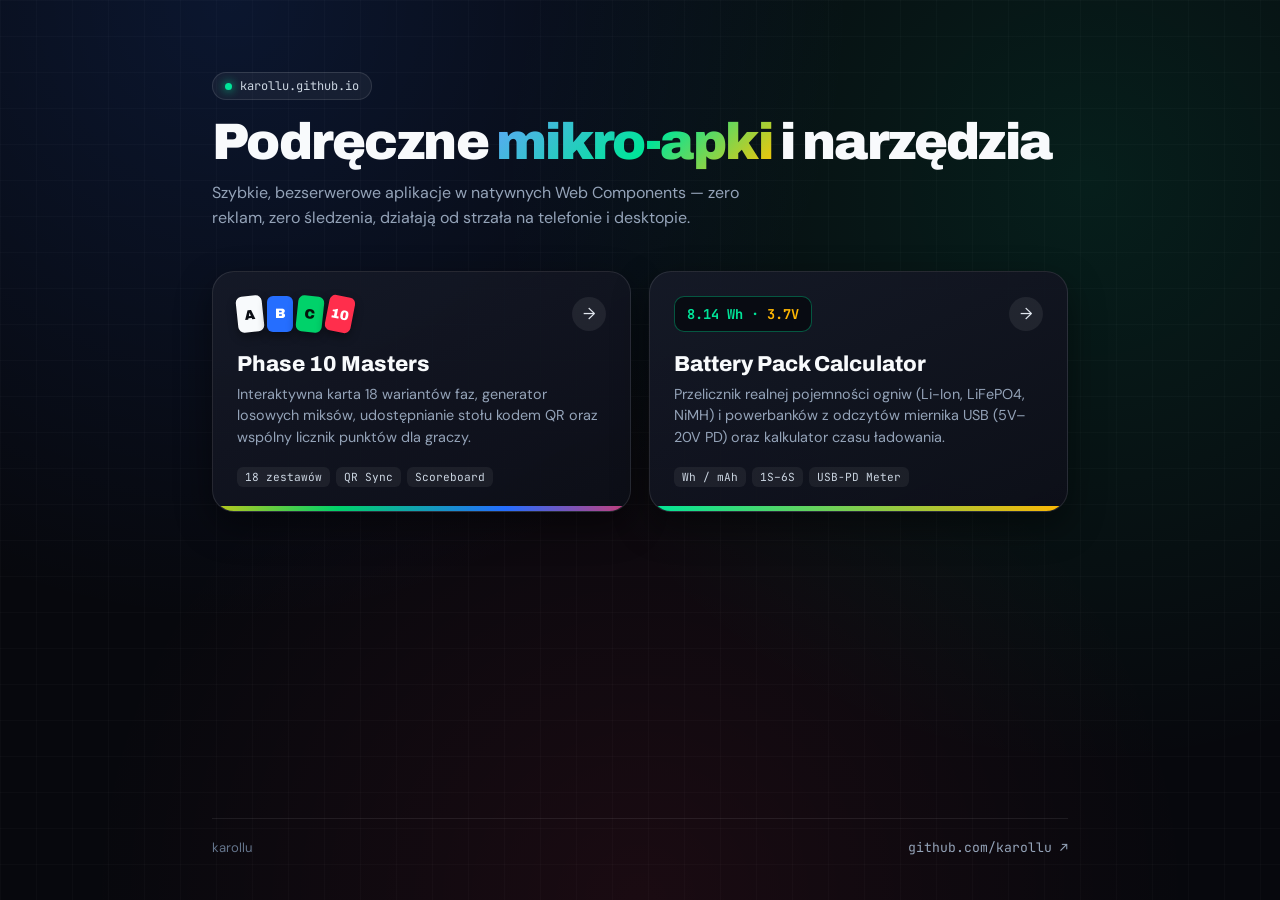
==== index.html @ b6d89e3b "build: deploy refreshed phase10, battery calc and apps hub" ====
<!DOCTYPE html>
<html lang="pl">
<head>
  <meta charset="UTF-8">
  <meta name="viewport" content="width=device-width, initial-scale=1.0">
  <meta name="theme-color" content="#07080d">
  <title>karollu — Web Tools & Micro-Apps</title>
  <link rel="icon" type="image/svg+xml" href="data:image/svg+xml,%3Csvg xmlns='http://www.w3.org/2000/svg' viewBox='0 0 64 64'%3E%3Crect width='64' height='64' rx='16' fill='%230b0e17'/%3E%3Ctext x='32' y='42' text-anchor='middle' font-family='monospace' font-weight='900' font-size='30' fill='%2300e599'%3EK/%3E%3C/text%3E%3C/svg%3E">
  <link rel="stylesheet" href="./assets/home.min.css">
  <script defer src="./assets/home.min.js"></script>
</head>
<body>
</body>
</html>
---- assets/home.min.css ----
@import"https://fonts.googleapis.com/css2?family=Archivo:ital,wght@0,700;0,800;0,900;1,900&family=DM+Sans:wght@400;500;700&family=JetBrains+Mono:wght@500;700&display=swap";:root{--bg-base: #07080d;--text-primary: #f8fafc;--text-muted: #94a3b8;--font-display: "Archivo", system-ui, sans-serif;--font-body: "DM Sans", system-ui, sans-serif;--font-mono: "JetBrains Mono", ui-monospace, monospace}*,*:before,*:after{box-sizing:border-box}html,body{margin:0;padding:0;min-height:100%;background:var(--bg-base);color:var(--text-primary);font-family:var(--font-body);-webkit-font-smoothing:antialiased}body{background-image:radial-gradient(circle at 18% 0%,rgba(37,110,255,.14) 0%,transparent 45%),radial-gradient(circle at 85% 20%,rgba(0,229,153,.1) 0%,transparent 45%),radial-gradient(circle at 50% 100%,rgba(255,46,76,.08) 0%,transparent 50%),linear-gradient(rgba(255,255,255,.018) 1px,transparent 1px),linear-gradient(90deg,rgba(255,255,255,.018) 1px,transparent 1px);background-size:100% 100%,100% 100%,100% 100%,36px 36px,36px 36px}
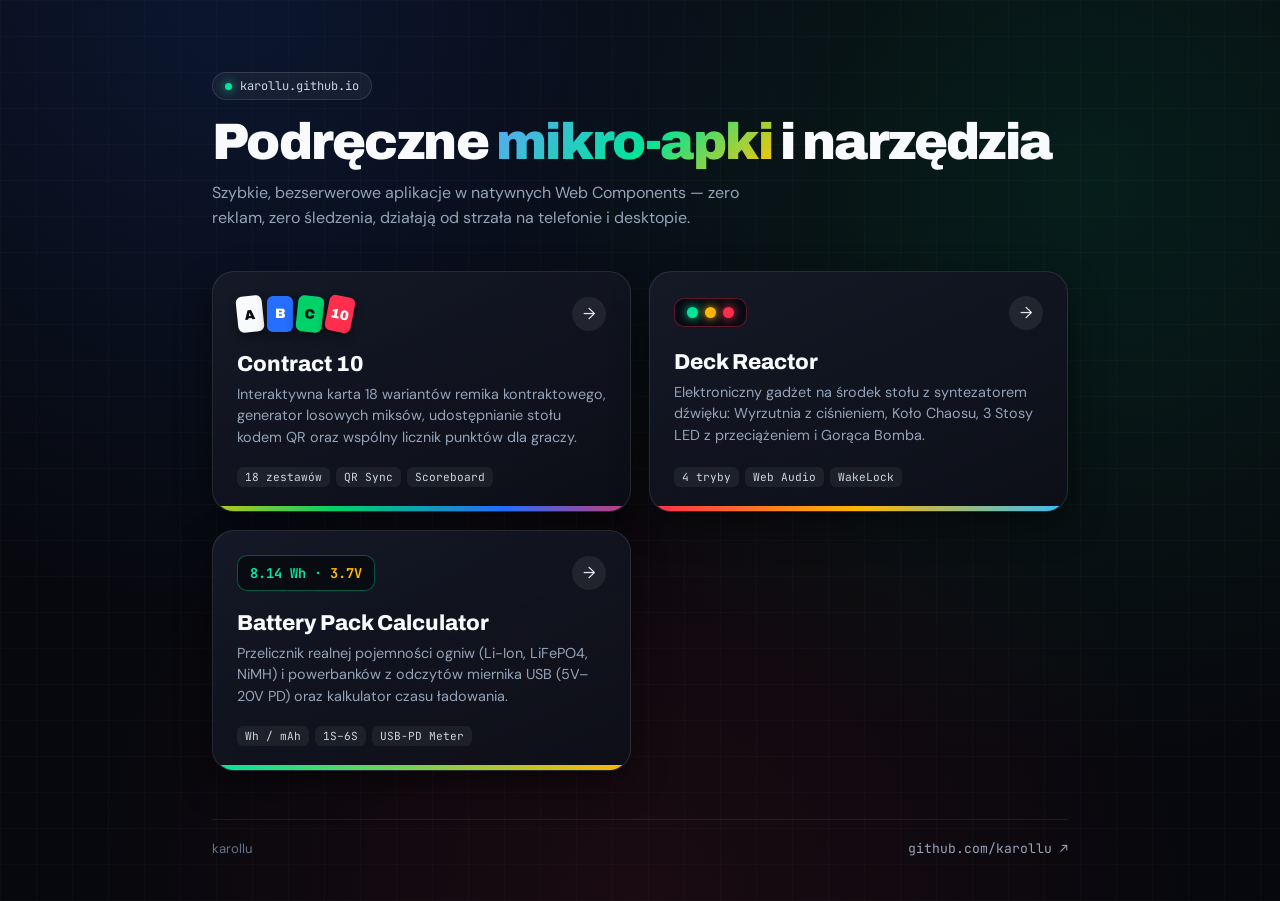
==== commit 07ebb957: "build(seo): deploy SEO metadata, OG images, robots.txt and sitemap" ====
--- a/index.html
+++ b/index.html
@@ -4,11 +4,51 @@
   <meta charset="UTF-8">
   <meta name="viewport" content="width=device-width, initial-scale=1.0">
   <meta name="theme-color" content="#07080d">
-  <title>karollu — Web Tools & Micro-Apps</title>
+  <title>karollu — Darmowe mikro-apki karciane i narzędzia webowe</title>
+  <meta name="description" content="Lekkie, bezserwerowe aplikacje webowe do gier karcianych na telefon i desktop: Contract 10 (18 zestawów, QR, punkty) oraz Deck Reactor (wyrzutnia, koło chaosu, 3 stosy LED, bomba). Zero reklam.">
+  <meta name="robots" content="index, follow">
+  <link rel="canonical" href="https://karollu.github.io/">
+
+  <meta property="og:type" content="website">
+  <meta property="og:locale" content="pl_PL">
+  <meta property="og:site_name" content="karollu.github.io">
+  <meta property="og:title" content="karollu — Podręczne mikro-apki karciane">
+  <meta property="og:description" content="Bezserwerowe aplikacje do gier karcianych przy stole: Contract 10 i Deck Reactor z syntezatorem dźwięku. Zero reklam, zero śledzenia.">
+  <meta property="og:url" content="https://karollu.github.io/">
+  <meta property="og:image" content="https://karollu.github.io/assets/og-home.png">
+  <meta property="og:image:width" content="1200">
+  <meta property="og:image:height" content="630">
+  <meta property="og:image:alt" content="karollu.github.io — mikro-apki karciane Contract 10 i Deck Reactor">
+
+  <meta name="twitter:card" content="summary_large_image">
+  <meta name="twitter:title" content="karollu — Podręczne mikro-apki karciane">
+  <meta name="twitter:description" content="Bezserwerowe aplikacje do gier karcianych przy stole: Contract 10 i Deck Reactor z syntezatorem dźwięku.">
+  <meta name="twitter:image" content="https://karollu.github.io/assets/og-home.png">
+
   <link rel="icon" type="image/svg+xml" href="data:image/svg+xml,%3Csvg xmlns='http://www.w3.org/2000/svg' viewBox='0 0 64 64'%3E%3Crect width='64' height='64' rx='16' fill='%230b0e17'/%3E%3Ctext x='32' y='42' text-anchor='middle' font-family='monospace' font-weight='900' font-size='30' fill='%2300e599'%3EK/%3E%3C/text%3E%3C/svg%3E">
   <link rel="stylesheet" href="./assets/home.min.css">
   <script defer src="./assets/home.min.js"></script>
+  <script type="application/ld+json">
+  {
+    "@context": "https://schema.org",
+    "@type": "WebSite",
+    "name": "karollu.github.io",
+    "url": "https://karollu.github.io/",
+    "inLanguage": "pl",
+    "description": "Podręczne, bezserwerowe mikro-apki karciane w natywnych Web Components: Contract 10 oraz Deck Reactor."
+  }
+  </script>
 </head>
 <body>
+  <noscript>
+    <main style="max-width:720px;margin:40px auto;padding:0 20px;font-family:sans-serif;color:#f8fafc">
+      <h1>karollu — Podręczne mikro-apki karciane</h1>
+      <p>Włącz JavaScript, aby uruchomić interaktywne aplikacje:</p>
+      <ul>
+        <li><a href="./contract10/" style="color:#38bdf8">Contract 10 — Rummy Tracker</a></li>
+        <li><a href="./reactor/" style="color:#ff4d6a">Deck Reactor — Tabletop Card Gadget</a></li>
+      </ul>
+    </main>
+  </noscript>
 </body>
 </html>
